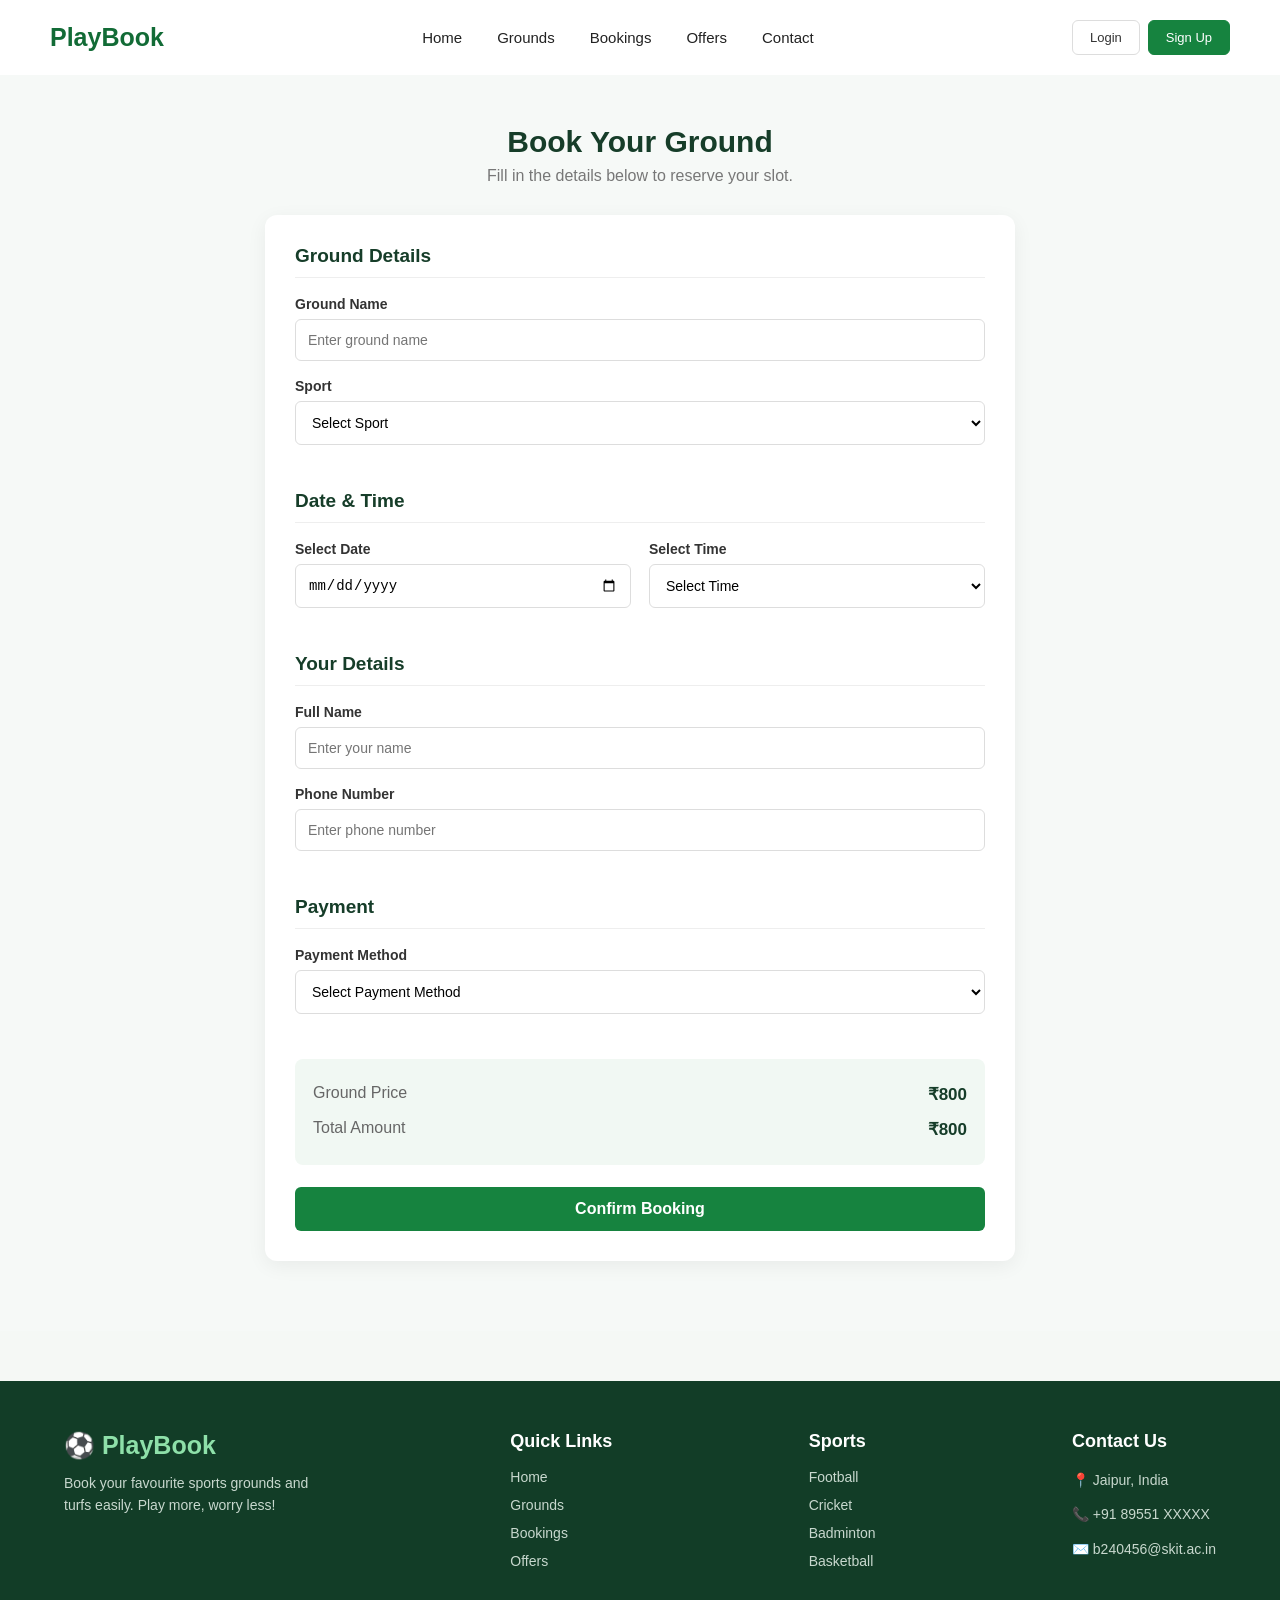
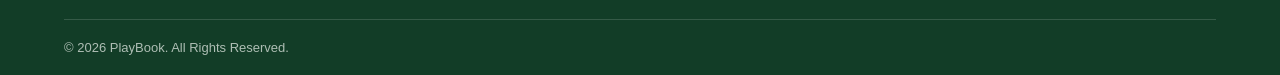
==== booking-form.html @ aea4b640 "login , signup , booking form with javascript file" ====
<!DOCTYPE html>
<html lang="en">

<head>
    <meta charset="UTF-8">
    <meta name="viewport" content="width=device-width, initial-scale=1.0">

    <title>Book Ground - PlayBook</title>

    <link rel="stylesheet" href="style.css">
</head>

<body>

    <!-- HEADER -->

    <header class="header">

        <div class="logo">
            <span>PlayBook</span>
        </div>

        <nav class="navbar">
            <a href="index.html">Home</a>
            <a href="Grounds.html">Grounds</a>
            <a href="Booking.html">Bookings</a>
            <a href="offers.html">Offers</a>
            <a href="javascript:void(0)"
               onclick="window.scrollTo({top: document.documentElement.scrollHeight, behavior: 'smooth'})">
                Contact
            </a>
        </nav>

        <div class="auth-buttons">

            <div id="userArea">

                <a href="login.html" class="login-btn">
                    Login
                </a>

                <a href="signup.html" class="signup-btn">
                    Sign Up
                </a>

            </div>

        </div>

    </header>


    <!-- BOOKING FORM -->

    <main class="booking-form-page">

        <div class="booking-form-container">

            <h1>Book Your Ground</h1>

            <p class="booking-subtitle">
                Fill in the details below to reserve your slot.
            </p>


            <form id="bookingForm">


                <!-- Ground Details -->

                <div class="form-section">

                    <h2>Ground Details</h2>

                    <label for="groundName">
                        Ground Name
                    </label>

                    <input
                        type="text"
                        id="groundName"
                        placeholder="Enter ground name"
                        required
                    >


                    <label for="sport">
                        Sport
                    </label>

                    <select id="sport" required>

                        <option value="">
                            Select Sport
                        </option>

                        <option value="Football">
                            Football
                        </option>

                        <option value="Cricket">
                            Cricket
                        </option>

                        <option value="Badminton">
                            Badminton
                        </option>

                        <option value="Basketball">
                            Basketball
                        </option>

                        <option value="Tennis">
                            Tennis
                        </option>

                    </select>

                </div>


                <!-- Date and Time -->

                <div class="form-section">

                    <h2>Date & Time</h2>

                    <div class="form-row">

                        <div>

                            <label for="bookingDate">
                                Select Date
                            </label>

                            <input
                                type="date"
                                id="bookingDate"
                                required
                            >

                        </div>


                        <div>

                            <label for="bookingTime">
                                Select Time
                            </label>

                            <select id="bookingTime" required>

                                <option value="">
                                    Select Time
                                </option>

                                <option>
                                    06:00 AM - 07:00 AM
                                </option>

                                <option>
                                    07:00 AM - 08:00 AM
                                </option>

                                <option>
                                    08:00 AM - 09:00 AM
                                </option>

                                <option>
                                    09:00 AM - 10:00 AM
                                </option>

                                <option>
                                    04:00 PM - 05:00 PM
                                </option>

                                <option>
                                    05:00 PM - 06:00 PM
                                </option>

                                <option>
                                    06:00 PM - 07:00 PM
                                </option>

                                <option>
                                    07:00 PM - 08:00 PM
                                </option>

                                <option>
                                    08:00 PM - 09:00 PM
                                </option>

                                <option>
                                    09:00 PM - 10:00 PM
                                </option>

                            </select>

                        </div>

                    </div>

                </div>


                <!-- Customer Details -->

                <div class="form-section">

                    <h2>Your Details</h2>

                    <label for="customerName">
                        Full Name
                    </label>

                    <input
                        type="text"
                        id="customerName"
                        placeholder="Enter your name"
                        required
                    >


                    <label for="customerPhone">
                        Phone Number
                    </label>

                    <input
                        type="tel"
                        id="customerPhone"
                        placeholder="Enter phone number"
                        required
                    >

                </div>


                <!-- Payment -->

                <div class="form-section">

                    <h2>Payment</h2>

                    <label for="payment">
                        Payment Method
                    </label>

                    <select id="payment" required>

                        <option value="">
                            Select Payment Method
                        </option>

                        <option value="UPI">
                            UPI
                        </option>

                        <option value="Card">
                            Credit / Debit Card
                        </option>

                        <option value="Cash">
                            Pay at Ground
                        </option>

                    </select>

                </div>


                <!-- Summary -->

                <div class="booking-summary">

                    <div>
                        <span>Ground Price</span>

                        <strong id="bookingPrice">
                            ₹800
                        </strong>
                    </div>

                    <div>
                        <span>Total Amount</span>

                        <strong id="totalAmount">
                            ₹800
                        </strong>
                    </div>

                </div>


                <button
                    type="submit"
                    class="confirm-booking">
                    Confirm Booking
                </button>


            </form>

        </div>

    </main>


    <!-- FOOTER -->

    <footer class="footer">

        <div class="footer-container">

            <div class="footer-section">

                <h2 class="footer-logo">
                    ⚽ PlayBook
                </h2>

                <p>
                    Book your favourite sports grounds and
                    turfs easily. Play more, worry less!
                </p>

            </div>


            <div class="footer-section">

                <h3>Quick Links</h3>

                <a href="index.html">Home</a>
                <a href="Grounds.html">Grounds</a>
                <a href="Booking.html">Bookings</a>
                <a href="offers.html">Offers</a>

            </div>


            <div class="footer-section">

                <h3>Sports</h3>

                <a href="#">Football</a>
                <a href="#">Cricket</a>
                <a href="#">Badminton</a>
                <a href="#">Basketball</a>

            </div>


            <div class="footer-section">

                <h3>Contact Us</h3>

                <p>📍 Jaipur, India</p>
                <p>📞 +91 89551 XXXXX</p>
                <p>✉️ b240456@skit.ac.in</p>

            </div>

        </div>


        <div class="footer-bottom">

            <p>
                © 2026 PlayBook. All Rights Reserved.
            </p>

        </div>

    </footer>


    <script src="script.js"></script>

</body>

</html>
---- style.css ----
* {
    margin: 0;
    padding: 0;
    box-sizing: border-box;
}

body {
    font-family: Arial;
    background: #f5f8f5;
}

/* Header */
.header {
    width: 100%;
    height: 75px;
    background: white;

    display: flex;
    align-items: center;
    justify-content: space-between;

    padding: 0 50px;

    box-shadow: 0 2px 10px rgba(0, 0, 0, 0.08);
}

/* Logo */
.logo {
    display: flex;
    align-items: center;
    gap: 8px;

    font-size: 25px;
    font-weight: bold;
    color: #126b36;
}

.logo span {
    color: #126b36;
}


/* Navigation */
.navbar {
    display: flex;
    gap: 35px;
}

.navbar a {
    text-decoration: none;
    color: #222;
    font-size: 15px;
    transition: 0.3s;
}

.navbar a:hover {
    color: #16833f;
    text-decoration: underline;
    text-decoration-color:#16833f ;
}

/* Login and Sign Up */

.auth-buttons {
    display: flex;
    align-items: center;
    gap: 10px;
}

.login-btn,
.signup-btn {
    text-decoration: none;

    font-size: 13px;
    font-weight: 500;

    padding: 9px 17px;

    border-radius: 6px;

    transition: 0.3s ease;
}


/* Login */

.login-btn {
    color: #333;

    border: 1px solid #ddd;

    background: white;
}

.login-btn:hover {
    border-color: #16833f;
    color: #16833f;
}


/* Sign Up */

.signup-btn {
    color: white;

    background: #16833f;

    border: 1px solid #16833f;
}

.signup-btn:hover {
    background: #0d5c2c;

    border-color: #0d5c2c;

    transform: translateY(-1px);
}

/* main  */

.hero {
    width: 90%;
    max-width: 1200px;
    height: 400px;

    margin: 30px auto;

    border-radius: 15px;

    background-image:
        linear-gradient(
            rgba(0, 50, 30, 0.75),
            rgba(0, 50, 30, 0.75)
        ),
        url("football.jpg");

    background-size: cover;
    background-position: center;

    position: relative;
    overflow: hidden;
}

/* Hero Content */

.hero-content {
    position: absolute;
    left: 50px;
    top: 50%;
    transform: translateY(-50%);

    color: white;
}

.hero-content h1 {
    font-size: 40px;
    line-height: 1.1;
    margin-bottom: 15px;
}

.hero-content p {
    font-size: 17px;
    line-height: 1.5;
    margin-bottom: 25px;
}

/* Search Bar */

.search-box {
    display: flex;

    width: 400px;
    height: 45px;

    background: white;
    border-radius: 8px;
    overflow: hidden;
}

.search-box input {
    flex: 1;

    border: none;
    outline: none;

    padding: 0 15px;

    font-size: 14px;
}

.search-box button {
    width: 90px;

    border: none;

    background: #16833f;
    color: white;

    font-size: 15px;
    font-weight: bold;

    cursor: pointer;

    transition: 0.3s;
}

.search-box button:hover {
    background: #0d5c2c;
}


/* Popular Venues */

.popular-venues {
    width: 90%;
    max-width: 1200px;
    margin: 60px auto;
}

/* Heading */

.section-heading {
    text-align: center;
    margin-bottom: 35px;
}

.section-heading h2 {
    font-size: 32px;
    color: #123d27;
    margin-bottom: 8px;
}

.section-heading p {
    color: #666;
    font-size: 15px;
}


/* Cards Container */

.venue-container {
    display: grid;

    grid-template-columns: repeat(4, 1fr);

    gap: 22px;
}


/* Card */

.venue-card {
    background: white;

    border-radius: 12px;

    overflow: hidden;

    box-shadow: 0 3px 15px rgba(0, 0, 0, 0.08);

    transition: 0.3s ease;
}

.venue-card:hover {
    transform: translateY(-6px);

    box-shadow: 0 8px 25px rgba(0, 0, 0, 0.14);
}


/* Image */

.venue-image {
    height: 180px;

    position: relative;
    overflow: hidden;
}

.venue-image img {
    width: 100%;
    height: 100%;

    object-fit: cover;

    transition: 0.4s ease;
}

.venue-card:hover .venue-image img {
    transform: scale(1.05);
}


/* Rating */

.rating {
    position: absolute;

    top: 12px;
    right: 12px;

    background: white;

    padding: 5px 9px;

    border-radius: 5px;

    color: #126b36;

    font-size: 13px;
    font-weight: bold;
}


/* Information */

.venue-info {
    padding: 18px;
}

.venue-info h3 {
    font-size: 18px;

    color: #222;

    margin-bottom: 10px;
}

.location,
.sport {
    font-size: 13px;

    color: #666;

    margin: 7px 0;
}


/* Bottom */

.venue-bottom {
    display: flex;

    justify-content: space-between;
    align-items: center;

    margin-top: 18px;
}

.price {
    color: #126b36;

    font-size: 17px;
    font-weight: bold;
}

.price small {
    color: #777;

    font-size: 11px;
    font-weight: normal;
}


/* Book Button */

.book-btn {
    background: #16833f;

    color: white;

    text-decoration: none;

    padding: 9px 14px;

    border-radius: 5px;

    font-size: 13px;
    font-weight: bold;

    transition: 0.3s ease;
}

.book-btn:hover {
    background: #0d5c2c;
}



/* offer slide  */
.offer-slide {
    width: 90%;
    max-width: 1200px;
    height: 350px;

    margin: 40px auto;

    border-radius: 15px;
    overflow: hidden;

    position: relative;

    background-image:
        linear-gradient(
            rgba(0, 50, 30, 0.70),
            rgba(0, 50, 30, 0.70)
        ),
        url("skitground.jpg");

    background-size: cover;
    background-position: center;
}

/* Text */

.offer-content {
    position: absolute;

    left: 50px;
    top: 50%;

    transform: translateY(-50%);

    color: white;

    max-width: 550px;
}

.offer-tag {
    font-size: 13px;
    font-weight: bold;
    letter-spacing: 2px;
    color: #8ee0a9;
}

.offer-content h2 {
    font-size: 40px;
    margin: 12px 0;
}

.offer-content p {
    font-size: 16px;
    line-height: 1.6;
    margin-bottom: 25px;
}

/* Button */

.offer-btn {
    display: inline-block;

    padding: 12px 24px;

    background: #16833f;
    color: white;

    text-decoration: none;

    border-radius: 6px;

    font-weight: bold;

    transition: 0.3s ease;
}

.offer-btn:hover {
    background: #0d5c2c;
    transform: translateY(-2px);
}

/* footer  */

.footer {
    background: #123d27;
    color: white;
    margin-top: 50px;
}

.footer-container {
    width: 90%;
    max-width: 1200px;

    margin: auto;
    padding: 50px 0;

    display: flex;
    justify-content: space-between;
    gap: 40px;
}

.footer-section {
    display: flex;
    flex-direction: column;
    gap: 12px;

    max-width: 250px;
}

.footer-logo {
    color: #8ee0a9;
    font-size: 25px;
}

.footer-section h3 {
    font-size: 18px;
    margin-bottom: 5px;
}

.footer-section p {
    color: #c8d8ce;
    font-size: 14px;
    line-height: 1.6;
}

.footer-section a {
    color: #c8d8ce;
    text-decoration: none;
    font-size: 14px;

    transition: 0.3s ease;
}

.footer-section a:hover {
    color: #8ee0a9;
    transform: translateX(4px);
}


/* Social Media */

.social-icons {
    display: flex;
    gap: 15px;
    margin-top: 10px;
}

.social-icons a {
    font-size: 13px;
}


/* Bottom */

.footer-bottom {
    border-top: 1px solid rgba(255, 255, 255, 0.15);

    width: 90%;
    max-width: 1200px;

    margin: auto;
    padding: 20px 0;

    display: flex;
    justify-content: space-between;
    align-items: center;
}

.footer-bottom p {
    color: #aebeb4;
    font-size: 13px;
}

.footer-bottom div {
    display: flex;
    gap: 25px;
}

.footer-bottom a {
    color: #aebeb4;
    text-decoration: none;
    font-size: 13px;

    transition: 0.3s;
}

.footer-bottom a:hover {
    color: white;
}


/* Grounds */

/* =========================
   GROUNDS PAGE
========================= */

.grounds-section {
    width: 90%;
    max-width: 1200px;
    margin: 60px auto;
}


/* Heading */

.grounds-heading {
    text-align: center;
    margin-bottom: 40px;
}

.grounds-heading h1 {
    font-size: 36px;
    color: #123d27;
    margin-bottom: 10px;
}

.grounds-heading p {
    color: #666;
    font-size: 16px;
}


/* Grounds Container */

.grounds-container {
    display: grid;
    grid-template-columns: repeat(2, minmax(0, 1fr));
    gap: 30px;
    width: 100%;
}


/* Ground Card */

.ground-card {
    background: white;

    border-radius: 14px;

    overflow: hidden;

    box-shadow: 0 4px 18px rgba(0, 0, 0, 0.08);

    transition: 0.3s ease;
}

.ground-card:hover {
    transform: translateY(-6px);

    box-shadow: 0 10px 30px rgba(0, 0, 0, 0.14);
}


/* Ground Image */

.ground-card > img {
    width: 100%;
    height: 240px;

    object-fit: cover;

    display: block;

    transition: 0.4s ease;
}

.ground-card:hover > img {
    transform: scale(1.03);
}


/* Ground Content */

.ground-content {
    padding: 22px;
}


/* Title */

.ground-title {
    display: flex;

    justify-content: space-between;
    align-items: center;

    margin-bottom: 10px;
}

.ground-title h2 {
    font-size: 21px;
    color: #222;
}

.ground-title span {
    background: #e8f5ec;

    color: #16833f;

    padding: 5px 9px;

    border-radius: 5px;

    font-size: 13px;
    font-weight: bold;
}


/* Location */

.location {
    color: #666;

    font-size: 14px;

    margin-bottom: 8px;
}


/* Sport */

.sport {
    color: #16833f;

    font-size: 14px;

    font-weight: 600;

    margin-bottom: 12px;
}


/* Description */

.description {
    color: #666;

    font-size: 14px;

    line-height: 1.6;

    margin-bottom: 18px;
}


/* Facilities */

.facilities {
    display: flex;

    flex-wrap: wrap;

    gap: 8px;

    margin-bottom: 22px;
}

.facilities span {
    background: #f1f6f2;

    color: #456052;

    padding: 6px 10px;

    border-radius: 5px;

    font-size: 12px;
}


/* Bottom */

.ground-bottom {
    display: flex;

    align-items: center;

    justify-content: space-between;

    border-top: 1px solid #eee;

    padding-top: 18px;
}


/* Price */

.price {
    display: flex;

    align-items: baseline;

    gap: 4px;
}

.price strong {
    color: #123d27;

    font-size: 21px;
}

.price small {
    color: #777;

    font-size: 12px;
}


/* Buttons */

.ground-buttons {
    display: flex;

    gap: 8px;
}

.details-btn,
.book-btn {
    text-decoration: none;

    padding: 9px 14px;

    border-radius: 6px;

    font-size: 13px;

    font-weight: 600;

    transition: 0.3s ease;
}


/* Details */

.details-btn {
    color: #16833f;

    border: 1px solid #16833f;

    background: white;
}

.details-btn:hover {
    background: #e9f5ed;
}


/* Book */

.book-btn {
    color: white;

    background: #16833f;

    border: 1px solid #16833f;
}

.book-btn:hover {
    background: #0d5c2c;

    transform: translateY(-2px);
}


.booking-list {
    min-height: 300px;
}



/* Booking css */

.bookings-page {
    min-height: 600px;
    background: #f6f9f7;
    padding: 45px 0 70px;
}

.bookings-container {
    width: 90%;
    max-width: 1200px;
    margin: auto;
}

.bookings-container h1 {
    font-size: 28px;
    color: #163d29;
    margin-bottom: 20px;
}

.booking-tabs {
    display: flex;
    gap: 28px;
    border-bottom: 1px solid #ddd;
    margin-bottom: 20px;
}

.tab {
    border: none;
    background: transparent;
    padding: 12px 5px;
    font-size: 14px;
    color: #666;
    cursor: pointer;
}

.tab.active {
    color: #16833f;
    font-weight: 600;
}

.booking-list {
    min-height: 300px;
}


/* =========================
   LOGIN / SIGNUP
========================= */

.auth-page {
    min-height: 650px;

    display: flex;
    justify-content: center;
    align-items: center;

    background: #f6f9f7;

    padding: 50px 20px;
}

.auth-box {
    width: 400px;

    background: white;

    padding: 35px;

    border-radius: 12px;

    box-shadow: 0 5px 25px rgba(0,0,0,0.08);
}

.auth-box h1 {
    text-align: center;

    color: #163d29;

    margin-bottom: 10px;
}

.auth-box > p {
    text-align: center;

    color: #777;

    font-size: 14px;

    margin-bottom: 25px;
}

.auth-box label {
    display: block;

    margin-bottom: 6px;

    color: #333;

    font-size: 14px;

    font-weight: 600;
}

.auth-box input {
    width: 100%;

    padding: 12px;

    margin-bottom: 18px;

    border: 1px solid #ddd;

    border-radius: 6px;

    outline: none;

    box-sizing: border-box;

    font-size: 14px;
}

.auth-box input:focus {
    border-color: #16833f;

    box-shadow: 0 0 6px rgba(22,131,63,0.2);
}

.auth-box button {
    width: 100%;

    padding: 12px;

    border: none;

    border-radius: 6px;

    background: #16833f;

    color: white;

    font-size: 15px;

    font-weight: 600;

    cursor: pointer;

    transition: 0.3s ease;
}

.auth-box button:hover {
    background: #0d5c2c;

    box-shadow: 0 0 12px rgba(22,131,63,0.4);
}

.auth-bottom {
    margin-top: 20px !important;
}

.auth-bottom a {
    color: #16833f;

    text-decoration: none;

    font-weight: 600;
}

#loginMessage {
    margin-top: 15px;

    color: #d33;

    font-size: 13px;
}

.logout-btn {
    background: #16833f;
    color: white;

    border: none;
    border-radius: 6px;

    padding: 9px 18px;

    font-size: 14px;
    font-weight: 600;

    cursor: pointer;

    transition: 0.3s ease;
}

.logout-btn:hover {
    background: #0d5c2c;

    box-shadow: 0 0 10px rgba(22, 131, 63, 0.4);

    transform: translateY(-1px);
}
.user-name {
    color: #163d29;

    font-size: 15px;
    font-weight: 600;

    margin-right: 12px;
}

#userArea {
    display: flex;
    align-items: center;
    gap: 8px;
}


/* =========================
   OFFERS PAGE
========================= */

.offers-page {
    background: #f6f9f7;
    padding: 50px 0 70px;
}

.offers-container {
    width: 90%;
    max-width: 1200px;
    margin: auto;
}


/* Heading */

.offers-heading {
    text-align: center;
    margin-bottom: 35px;
}

.offers-heading h1 {
    color: #163d29;
    font-size: 32px;
    margin-bottom: 8px;
}

.offers-heading p {
    color: #777;
    font-size: 16px;
}


/* Main Banner */

.offer-banner {
    min-height: 270px;

    display: flex;
    align-items: center;

    padding: 40px 55px;

    box-sizing: border-box;

    border-radius: 14px;

    background:
        linear-gradient(
            90deg,
            rgba(4, 62, 34, 0.95),
            rgba(4, 62, 34, 0.65)
        ),
        url("images/turf-offer.jpg");

    background-size: cover;
    background-position: center;

    color: white;

    margin-bottom: 45px;
}

.offer-banner-text {
    max-width: 650px;
}

.offer-label {
    font-size: 12px;

    font-weight: 700;

    letter-spacing: 1px;

    background: #2da85b;

    padding: 7px 12px;

    border-radius: 20px;
}

.offer-banner h2 {
    font-size: 32px;

    margin: 20px 0 10px;
}

.offer-banner p {
    font-size: 15px;

    line-height: 1.6;

    margin-bottom: 18px;
}

.coupon {
    display: inline-block;

    background: rgba(255,255,255,0.15);

    border: 1px dashed white;

    padding: 9px 15px;

    border-radius: 5px;

    margin-bottom: 20px;
}


/* Buttons */

.offer-btn,
.card-offer-btn {
    display: inline-block;

    text-decoration: none;

    background: #16833f;

    color: white;

    border-radius: 6px;

    font-weight: 600;

    transition: 0.3s ease;
}

.offer-btn {
    padding: 11px 20px;

    margin-left: 10px;
}

.offer-banner .offer-btn {
    margin-left: 0;
}

.offer-btn:hover,
.card-offer-btn:hover {
    background: #0d5c2c;

    box-shadow: 0 0 12px rgba(22,131,63,0.4);

    transform: translateY(-2px);
}


/* Section Heading */

.section-title {
    color: #163d29;

    font-size: 22px;

    margin: 30px 0 18px;
}


/* Deals */

.deals-grid {
    display: grid;

    grid-template-columns: repeat(2, 1fr);

    gap: 20px;

    margin-bottom: 45px;
}

.offer-card {
    background: white;

    border: 1px solid #e2e9e4;

    border-radius: 10px;

    padding: 25px;

    position: relative;

    transition: 0.3s ease;
}

.offer-card:hover {
    transform: translateY(-4px);

    box-shadow: 0 8px 20px rgba(0,0,0,0.08);
}

.offer-icon {
    font-size: 32px;

    margin-bottom: 10px;
}

.discount {
    position: absolute;

    top: 20px;
    right: 20px;

    background: #e6f5eb;

    color: #16833f;

    padding: 6px 10px;

    border-radius: 15px;

    font-size: 11px;

    font-weight: 700;
}

.offer-card h3 {
    color: #222;

    font-size: 19px;

    margin-bottom: 8px;
}

.offer-card p {
    color: #666;

    font-size: 13px;

    line-height: 1.5;

    min-height: 40px;
}

.offer-code {
    color: #777;

    font-size: 12px;

    margin: 15px 0;
}

.offer-code strong {
    color: #16833f;
}

.card-offer-btn {
    padding: 9px 16px;

    font-size: 13px;
}


/* Coupons */

.coupon-grid {
    display: grid;

    grid-template-columns: repeat(2, 1fr);

    gap: 20px;

    margin-bottom: 45px;
}

.coupon-card {
    background: white;

    border: 1px dashed #16833f;

    border-radius: 10px;

    padding: 20px;

    display: flex;

    justify-content: space-between;

    align-items: center;
}

.coupon-card h3 {
    color: #16833f;

    font-size: 20px;

    margin-bottom: 5px;
}

.coupon-card p {
    color: #777;

    font-size: 13px;
}

.copy-btn {
    border: 1px solid #16833f;

    background: white;

    color: #16833f;

    padding: 8px 12px;

    border-radius: 5px;

    cursor: pointer;

    font-size: 11px;

    font-weight: 600;

    transition: 0.3s ease;
}

.copy-btn:hover {
    background: #16833f;

    color: white;
}


/* Happy Hours */

.happy-hours {
    background: #e8f5ec;

    border-radius: 12px;

    padding: 25px 30px;

    display: flex;

    align-items: center;

    gap: 20px;

    border: 1px solid #cde5d4;
}

.happy-icon {
    font-size: 38px;
}

.happy-hours span {
    color: #16833f;

    font-size: 12px;

    font-weight: 700;

    letter-spacing: 1px;
}

.happy-hours h2 {
    color: #163d29;

    font-size: 20px;

    margin: 5px 0;
}

.happy-hours p {
    color: #666;

    font-size: 13px;

    margin: 0;
}

.happy-hours .offer-btn {
    margin-left: auto;

    white-space: nowrap;
}

/* =========================
   BOOKING FORM
========================= */

.booking-form-page {
    background: #f6f9f7;
    padding: 50px 20px 70px;
}

.booking-form-container {
    max-width: 750px;
    margin: auto;
}

.booking-form-container h1 {
    text-align: center;
    color: #163d29;
    font-size: 30px;
    margin-bottom: 8px;
}

.booking-subtitle {
    text-align: center;
    color: #777;
    margin-bottom: 30px;
}

#bookingForm {
    background: white;
    padding: 30px;
    border-radius: 12px;
    box-shadow: 0 5px 20px rgba(0,0,0,0.06);
}

.form-section {
    margin-bottom: 28px;
}

.form-section h2 {
    color: #163d29;
    font-size: 19px;
    margin-bottom: 18px;
    padding-bottom: 10px;
    border-bottom: 1px solid #eee;
}

.form-section label {
    display: block;
    color: #333;
    font-size: 14px;
    font-weight: 600;
    margin-bottom: 7px;
}

.form-section input,
.form-section select {
    width: 100%;
    box-sizing: border-box;

    padding: 12px;

    margin-bottom: 17px;

    border: 1px solid #ddd;
    border-radius: 6px;

    outline: none;

    background: white;

    font-size: 14px;
}

.form-section input:focus,
.form-section select:focus {
    border-color: #16833f;

    box-shadow: 0 0 6px rgba(22,131,63,0.2);
}

.form-row {
    display: grid;

    grid-template-columns: 1fr 1fr;

    gap: 18px;
}

.booking-summary {
    background: #f1f8f3;

    border-radius: 8px;

    padding: 18px;

    margin-bottom: 22px;
}

.booking-summary div {
    display: flex;

    justify-content: space-between;

    padding: 7px 0;
}

.booking-summary span {
    color: #666;
}

.booking-summary strong {
    color: #163d29;

    font-size: 17px;
}

.confirm-booking {
    width: 100%;

    padding: 13px;

    border: none;

    border-radius: 6px;

    background: #16833f;

    color: white;

    font-size: 16px;

    font-weight: 600;

    cursor: pointer;

    transition: 0.3s ease;
}

.confirm-booking:hover {
    background: #0d5c2c;

    box-shadow: 0 0 14px rgba(22,131,63,0.4);

    transform: translateY(-1px);
}
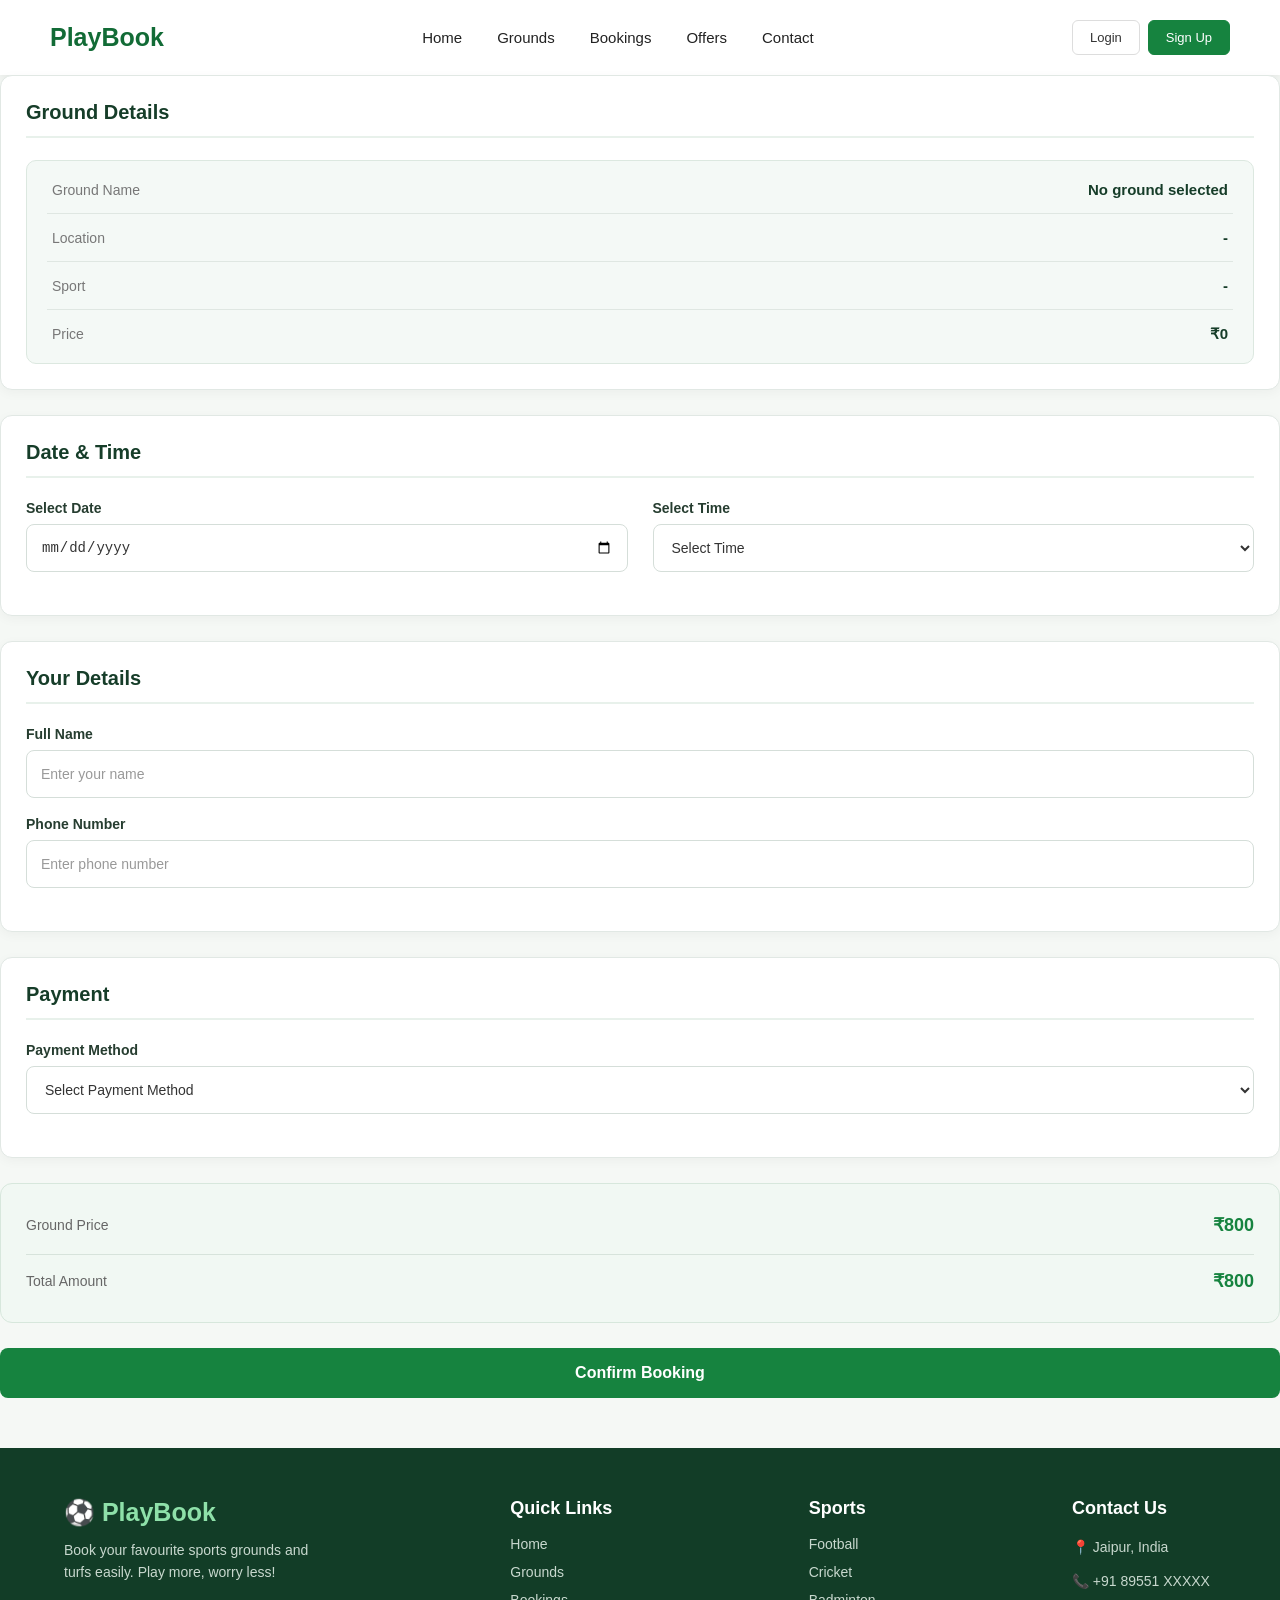
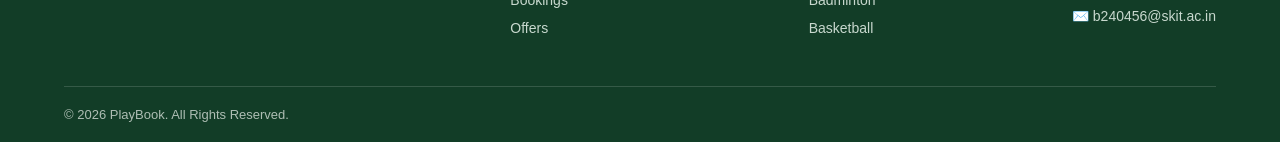
==== commit 0f74901a: "booking form javasript" ====
--- a/booking-form.html
+++ b/booking-form.html
@@ -48,76 +48,48 @@
         </div>
 
     </header>
-
-
-    <!-- BOOKING FORM -->
-
-    <main class="booking-form-page">
-
-        <div class="booking-form-container">
-
-            <h1>Book Your Ground</h1>
-
-            <p class="booking-subtitle">
-                Fill in the details below to reserve your slot.
-            </p>
-
-
-            <form id="bookingForm">
-
-
-                <!-- Ground Details -->
-
-                <div class="form-section">
-
-                    <h2>Ground Details</h2>
-
-                    <label for="groundName">
-                        Ground Name
-                    </label>
-
-                    <input
-                        type="text"
-                        id="groundName"
-                        placeholder="Enter ground name"
-                        required
-                    >
-
-
-                    <label for="sport">
-                        Sport
-                    </label>
-
-                    <select id="sport" required>
-
-                        <option value="">
-                            Select Sport
-                        </option>
-
-                        <option value="Football">
-                            Football
-                        </option>
-
-                        <option value="Cricket">
-                            Cricket
-                        </option>
-
-                        <option value="Badminton">
-                            Badminton
-                        </option>
-
-                        <option value="Basketball">
-                            Basketball
-                        </option>
-
-                        <option value="Tennis">
-                            Tennis
-                        </option>
-
-                    </select>
-
-                </div>
-
+    <!-- Ground Details -->
+
+<div class="form-section">
+
+    <h2>Ground Details</h2>
+
+    <div class="ground-details">
+
+        <div class="detail-row">
+            <span>Ground Name</span>
+            <strong id="groundName">
+                Loading...
+            </strong>
+        </div>
+
+        <div class="detail-row">
+            <span>Location</span>
+            <strong id="groundLocation">
+                Loading...
+            </strong>
+        </div>
+
+        <div class="detail-row">
+            <span>Sport</span>
+            <strong id="groundSport">
+                Loading...
+            </strong>
+        </div>
+
+        <div class="detail-row">
+            <span>Price</span>
+            <strong id="groundPrice">
+                Loading...
+            </strong>
+        </div>
+
+    </div>
+
+</div>
+
+
+   
 
                 <!-- Date and Time -->
 
--- a/style.css
+++ b/style.css
@@ -1453,150 +1453,333 @@
     white-space: nowrap;
 }
 
-/* =========================
+/* =================================
    BOOKING FORM
-========================= */
+================================= */
 
 .booking-form-page {
-    background: #f6f9f7;
-    padding: 50px 20px 70px;
-}
+    min-height: 100vh;
+    padding: 60px 20px;
+
+    background:
+        radial-gradient(circle at top left, #dff3e5, transparent 40%),
+        radial-gradient(circle at bottom right, #ccebd6, transparent 40%),
+        #f1f7f3;
+}
+
+
+/* Main Form Container */
 
 .booking-form-container {
-    max-width: 750px;
+    width: 90%;
+    max-width: 900px;
     margin: auto;
-}
+    
+    background: rgba(255, 255, 255, 0.97);
+    
+    padding: 40px;
+    
+    border-radius: 18px;
+    
+    box-shadow:
+        0 10px 35px rgba(0, 0, 0, 0.12);
+    
+    border: 1px solid #e0e8e3;
+}
+
+
+/* Heading */
 
 .booking-form-container h1 {
     text-align: center;
+    
     color: #163d29;
-    font-size: 30px;
+    
+    font-size: 32px;
+    
     margin-bottom: 8px;
 }
+
+
+/* Subtitle */
 
 .booking-subtitle {
     text-align: center;
+    
     color: #777;
-    margin-bottom: 30px;
-}
-
-#bookingForm {
-    background: white;
-    padding: 30px;
+    
+    font-size: 15px;
+    
+    margin-bottom: 35px;
+}
+
+
+/* =================================
+   FORM SECTIONS
+================================= */
+
+.form-section {
+    background: #ffffff;
+    
+    border: 1px solid #e1e8e4;
+    
     border-radius: 12px;
-    box-shadow: 0 5px 20px rgba(0,0,0,0.06);
-}
-
-.form-section {
-    margin-bottom: 28px;
-}
+    
+    padding: 25px;
+    
+    margin-bottom: 25px;
+    
+    box-shadow: 0 3px 12px rgba(0, 0, 0, 0.04);
+}
+
+
+/* Section Heading */
 
 .form-section h2 {
     color: #163d29;
-    font-size: 19px;
-    margin-bottom: 18px;
-    padding-bottom: 10px;
-    border-bottom: 1px solid #eee;
-}
+    
+    font-size: 20px;
+    
+    margin: 0 0 22px 0;
+    
+    padding-bottom: 12px;
+    
+    border-bottom: 2px solid #e8f1eb;
+}
+
+
+/* =================================
+   GROUND DETAILS
+================================= */
+
+.ground-details {
+    background: #f4f9f6;
+    
+    border: 1px solid #dce8e0;
+    
+    border-radius: 10px;
+    
+    padding: 5px 20px;
+}
+
+
+/* Each Ground Detail */
+
+.detail-row {
+    display: flex;
+    
+    justify-content: space-between;
+    
+    align-items: center;
+    
+    padding: 15px 5px;
+    
+    border-bottom: 1px solid #dfe7e2;
+}
+
+
+/* Remove border from last row */
+
+.detail-row:last-child {
+    border-bottom: none;
+}
+
+
+/* Left Text */
+
+.detail-row span {
+    color: #777;
+    
+    font-size: 14px;
+    
+    font-weight: 500;
+}
+
+
+/* Right Text */
+
+.detail-row strong {
+    color: #163d29;
+    
+    font-size: 15px;
+}
+
+
+/* =================================
+   LABELS
+================================= */
 
 .form-section label {
     display: block;
-    color: #333;
+    
+    color: #263d30;
+    
     font-size: 14px;
+    
     font-weight: 600;
-    margin-bottom: 7px;
-}
+    
+    margin-bottom: 8px;
+}
+
+
+/* =================================
+   INPUTS & SELECT
+================================= */
 
 .form-section input,
 .form-section select {
     width: 100%;
+    
     box-sizing: border-box;
-
-    padding: 12px;
-
-    margin-bottom: 17px;
-
-    border: 1px solid #ddd;
-    border-radius: 6px;
-
+    
+    height: 48px;
+    
+    padding: 0 14px;
+    
+    border: 1px solid #d5ded9;
+    
+    border-radius: 8px;
+    
+    background: #ffffff;
+    
+    color: #333;
+    
+    font-size: 14px;
+    
     outline: none;
-
-    background: white;
-
-    font-size: 14px;
-}
+    
+    transition: 0.3s ease;
+    
+    margin-bottom: 18px;
+}
+
+
+/* Input Focus */
 
 .form-section input:focus,
 .form-section select:focus {
     border-color: #16833f;
-
-    box-shadow: 0 0 6px rgba(22,131,63,0.2);
-}
+    
+    box-shadow:
+        0 0 0 3px rgba(22, 131, 63, 0.10);
+}
+
+
+/* Placeholder */
+
+.form-section input::placeholder {
+    color: #999;
+}
+
+
+/* =================================
+   DATE & TIME
+================================= */
 
 .form-row {
     display: grid;
-
+    
     grid-template-columns: 1fr 1fr;
-
-    gap: 18px;
-}
+    
+    gap: 25px;
+}
+
+
+/* =================================
+   BOOKING SUMMARY
+================================= */
 
 .booking-summary {
     background: #f1f8f3;
-
-    border-radius: 8px;
-
-    padding: 18px;
-
-    margin-bottom: 22px;
-}
+    
+    border: 1px solid #d7e7dc;
+    
+    border-radius: 12px;
+    
+    padding: 20px 25px;
+    
+    margin-bottom: 25px;
+}
+
+
+/* Summary Rows */
 
 .booking-summary div {
     display: flex;
-
+    
     justify-content: space-between;
-
-    padding: 7px 0;
-}
+    
+    align-items: center;
+    
+    padding: 10px 0;
+}
+
+
+/* Summary Text */
 
 .booking-summary span {
     color: #666;
-}
+    
+    font-size: 14px;
+}
+
+
+/* Summary Price */
 
 .booking-summary strong {
-    color: #163d29;
-
-    font-size: 17px;
-}
+    color: #16833f;
+    
+    font-size: 18px;
+}
+
+
+/* Total Amount */
+
+.booking-summary div:last-child {
+    border-top: 1px solid #d7e3db;
+    
+    margin-top: 8px;
+    
+    padding-top: 15px;
+}
+
+
+/* =================================
+   CONFIRM BOOKING BUTTON
+================================= */
 
 .confirm-booking {
     width: 100%;
-
-    padding: 13px;
-
+    
+    height: 50px;
+    
     border: none;
-
-    border-radius: 6px;
-
+    
+    border-radius: 8px;
+    
     background: #16833f;
-
+    
     color: white;
-
+    
     font-size: 16px;
-
+    
     font-weight: 600;
-
+    
     cursor: pointer;
-
+    
     transition: 0.3s ease;
 }
+
+
+/* Button Hover */
 
 .confirm-booking:hover {
     background: #0d5c2c;
-
-    box-shadow: 0 0 14px rgba(22,131,63,0.4);
-
-    transform: translateY(-1px);
-}
-
-
+    
+    box-shadow:
+        0 7px 18px rgba(22, 131, 63, 0.25);
+    
+    transform: translateY(-2px);
+}
+
+
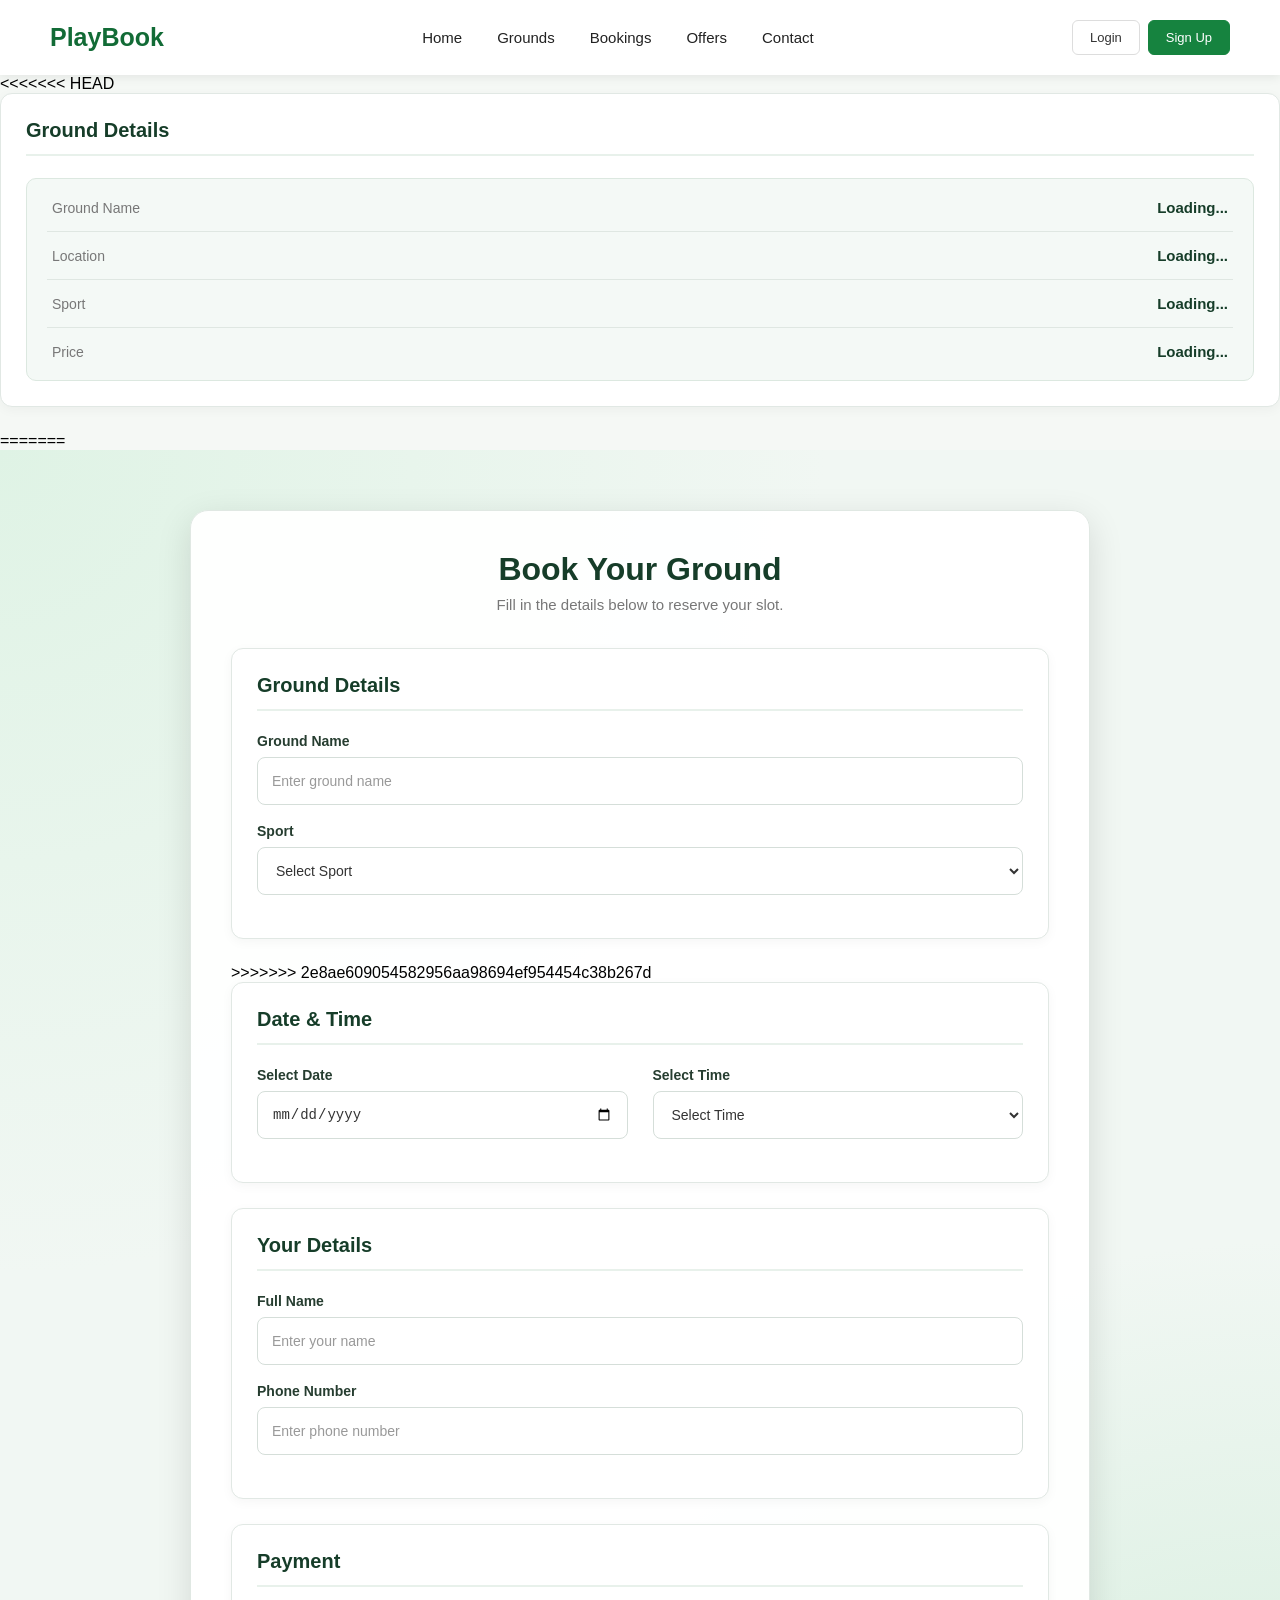
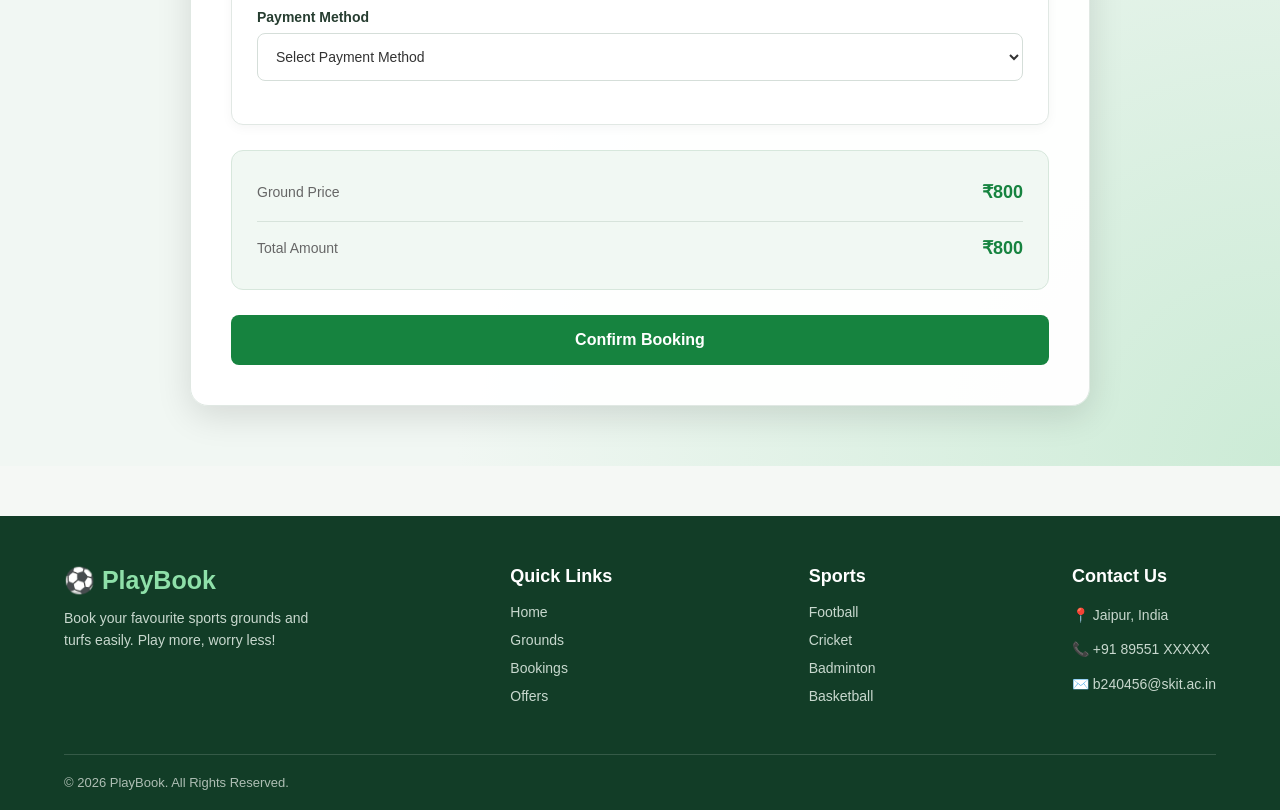
==== commit 741141f5: "booking form changes" ====
--- a/booking-form.html
+++ b/booking-form.html
@@ -48,6 +48,7 @@
         </div>
 
     </header>
+<<<<<<< HEAD
     <!-- Ground Details -->
 
 <div class="form-section">
@@ -90,6 +91,78 @@
 
 
    
+=======
+
+
+    <!-- BOOKING FORM -->
+
+    <main class="booking-form-page">
+
+        <div class="booking-form-container">
+
+            <h1>Book Your Ground</h1>
+
+            <p class="booking-subtitle">
+                Fill in the details below to reserve your slot.
+            </p>
+
+
+            <form id="bookingForm">
+
+
+                <!-- Ground Details -->
+
+                <div class="form-section">
+
+                    <h2>Ground Details</h2>
+
+                    <label for="groundName">
+                        Ground Name
+                    </label>
+
+                    <input
+                        type="text"
+                        id="groundName"
+                        placeholder="Enter ground name"
+                        required
+                    >
+
+
+                    <label for="sport">
+                        Sport
+                    </label>
+
+                    <select id="sport" required>
+
+                        <option value="">
+                            Select Sport
+                        </option>
+
+                        <option value="Football">
+                            Football
+                        </option>
+
+                        <option value="Cricket">
+                            Cricket
+                        </option>
+
+                        <option value="Badminton">
+                            Badminton
+                        </option>
+
+                        <option value="Basketball">
+                            Basketball
+                        </option>
+
+                        <option value="Tennis">
+                            Tennis
+                        </option>
+
+                    </select>
+
+                </div>
+
+>>>>>>> 2e8ae609054582956aa98694ef954454c38b267d
 
                 <!-- Date and Time -->
 
